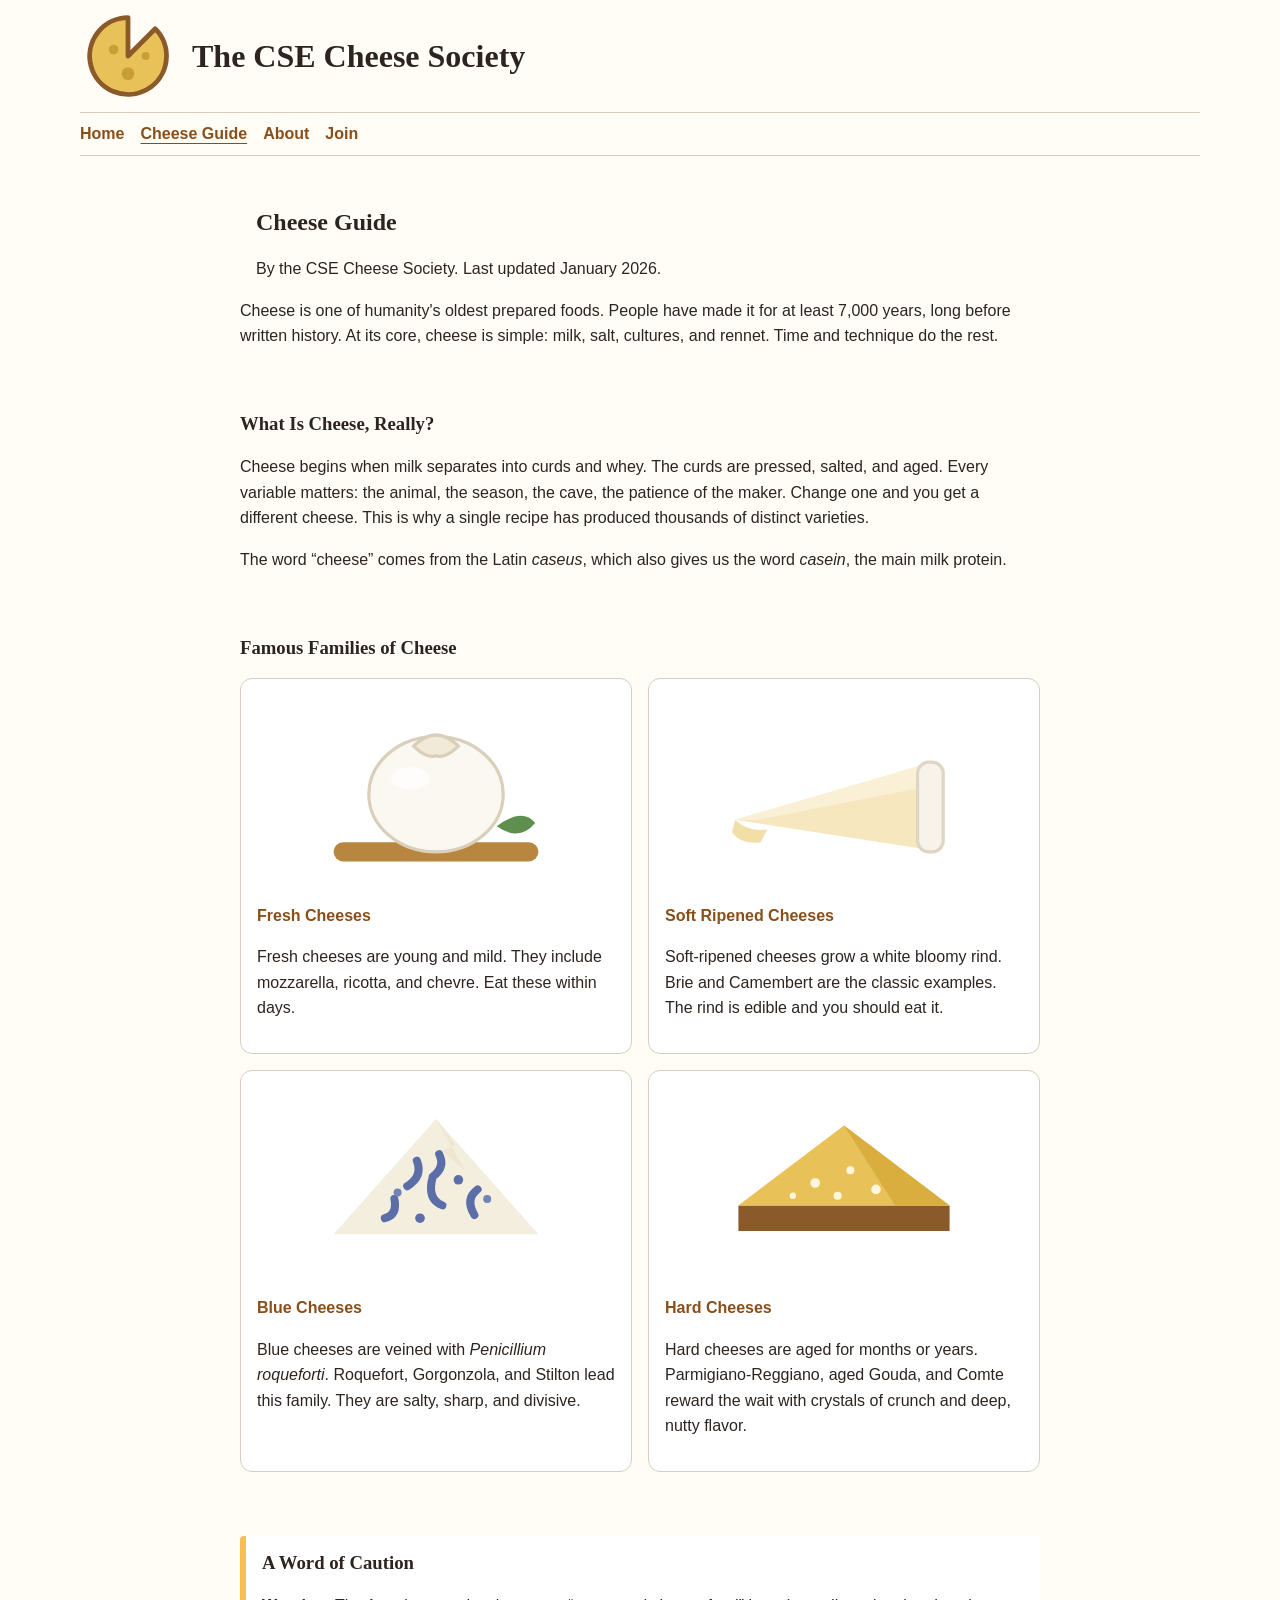
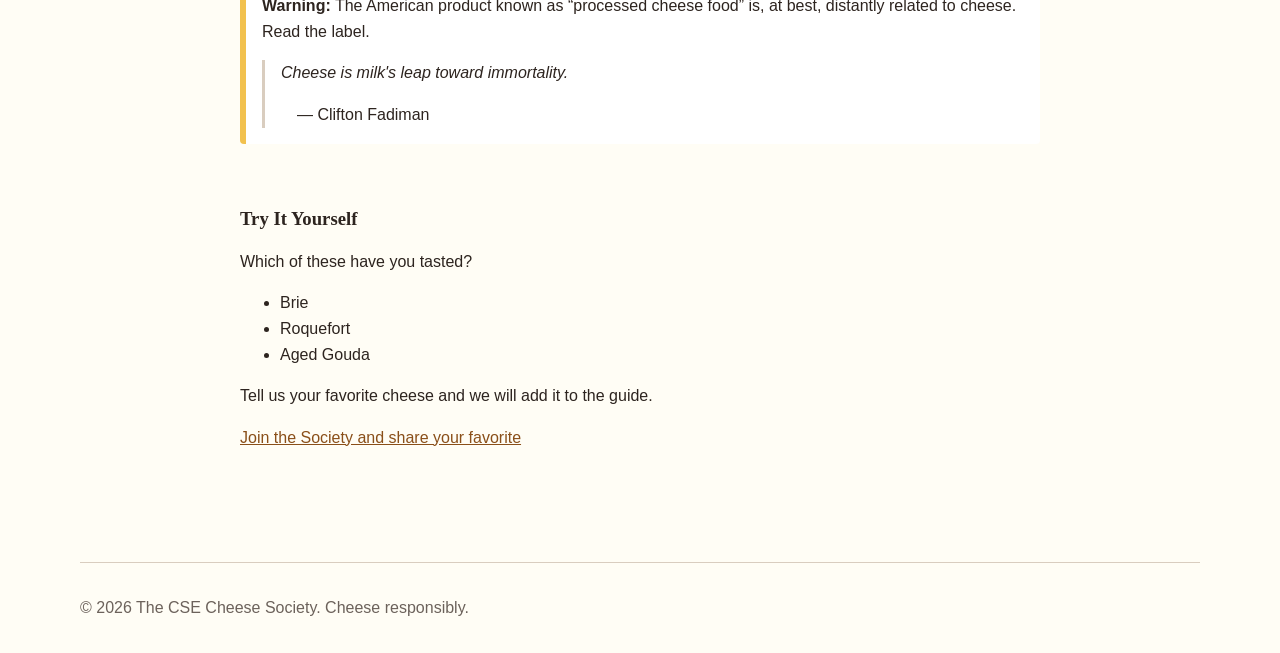
==== guide/index.html @ bc625fc7 "Work on first style" ====
<!DOCTYPE html>
<html lang="en">
<head>  
  <meta charset="utf-8">
  <meta name="viewport" content="width=device-width, initial-scale=1">
    <meta name="description" content="The CSE Cheese Society is a community for students, staff, and cheese enthusiasts.">
   <title>Cheese Guide | CSE Cheese Society</title>

<link rel="stylesheet" href="../styles/tokens.css">
    <link rel="stylesheet" href="../styles/global.css">
<link rel="stylesheet" href="../styles/site.css">
</head>

<body class="guide-page">
    <header class="site-header">
        <a href="../index.html" class="site-logo">
            <img src="../images/logo.svg"
                 alt="CSE Cheese Society"
                 width="160"
                 height="160">
        </a>
        <h1>The CSE Cheese Society</h1>
    </header>

        <nav class="site-navigation" aria-label="Main navigation">
            <ul>
                <li><a href="../index.html">Home</a></li>
                <li><a href="index.html" aria-current="page">Cheese Guide</a></li>
                <li><a href="../about.html">About</a></li>
                <li><a href="../join.html">Join</a></li>
            </ul>
        </nav>

    <main id="main-content" class="content">
        <article>
        <header>
            <h2>Cheese Guide</h2>
            <p>
            By the CSE Cheese Society.
            <time datetime="2026-01">Last updated January 2026.</time>
            </p>
        </header>

      <p>
        Cheese is one of humanity's oldest prepared foods. People have made it
        for at least 7,000 years, long before written history. At its core,
        cheese is simple: milk, salt, cultures, and rennet. Time and technique
        do the rest.
      </p>

      <section>
        <h3>What Is Cheese, Really?</h3>

        <p>
          Cheese begins when milk separates into curds and whey. The curds are
          pressed, salted, and aged. Every variable matters: the animal, the
          season, the cave, the patience of the maker. Change one and you get a
          different cheese. This is why a single recipe has produced thousands
          of distinct varieties.
        </p>

        <p>
          The word <q>cheese</q> comes from the Latin <i>caseus</i>, which also
          gives us the word <i>casein</i>, the main milk protein.
        </p>
      </section>

      <section>
        <h3>Famous Families of Cheese</h3>
        <div class="family-list">
            <article class="family-card">
        
                <img src="../images/cheese-fresh.svg"
                        alt="Illustration of fresh cheese"
                        width="400"
                        height="300">
                <h4><a href="../family/fresh.html">Fresh Cheeses</a></h4>
            <p>
              Fresh cheeses are young and mild. They include mozzarella,
              ricotta, and chevre. Eat these within days.
            </p>
          </article>
          <article class="family-card">
            <img src="../images/cheese-soft.svg"
                        alt="Illustration of soft-ripened cheese"
                        width="400"
                        height="300">
                <h4><a href="../family/soft.html">Soft Ripened Cheeses</a></h4>
            <p>
              Soft-ripened cheeses grow a white bloomy rind. Brie and Camembert
              are the classic examples. The rind is edible and you should eat it.
            </p>
          </article>

          <article class="family-card">
            <img src="../images/cheese-blue.svg"
                        alt="Illustration of blue cheese"
                        width="400"
                        height="300">
                <h4><a href="../family/blue.html">Blue Cheeses</a></h4>
            <p>
              Blue cheeses are veined with <i>Penicillium roqueforti</i>.
              Roquefort, Gorgonzola, and Stilton lead this family. They are
              salty, sharp, and divisive.
            </p>
        </article>
        <article class="family-card">
            <img src="../images/cheese-hard.svg"
                        alt="Illustration of hard cheese"
                        width="400"
                        height="300">
                <h4><a href="../family/hard.html">Hard Cheeses</a></h4>
            <p>
              Hard cheeses are aged for months or years. Parmigiano-Reggiano,
              aged Gouda, and Comte reward the wait with crystals of crunch and
              deep, nutty flavor.
            </p>
        </article>
        </div>
      </section>

      <section class="warning">
        <h3>A Word of Caution</h3>

        <p>
          <strong>Warning:</strong> The American product known as
          <q>processed cheese food</q> is, at best, distantly related to cheese.
          Read the label.
        </p>

        <blockquote>
          <p>Cheese is milk's leap toward immortality.</p>
          <footer>— Clifton Fadiman</footer>
        </blockquote>
      </section>

      <section>
        <h3>Try It Yourself</h3>

        <p>Which of these have you tasted?</p>

        <ul>
          <li>Brie</li>
          <li>Roquefort</li>
          <li>Aged Gouda</li>
        </ul>

        <p>
          Tell us your favorite cheese and we will add it to the guide.
        </p>

        <p>
          <a href="../join.html">Join the Society and share your favorite</a>
        </p>
      </section>
    </article>
  </main>

  <footer class="site-footer">
    <p>&copy; 2026 The CSE Cheese Society. Cheese responsibly.</p>
  </footer>
</body>
</html>
---- styles/tokens.css ----
:root {
    --color-background: #fffdf5;
    --color-surface: #ffffff;
    --color-text: #2d241f;
    --color-muted: #6c625b;
    --color-primary: #8a4f19;
    --color-primary-dark: #62350f;
    --color-accent: #f2c14e;
    --color-border: #d9cdbf;

    --border: 1px solid #d9cdbf;
    
    --font-body: Arial, Helvetica, sans-serif;
    --font-heading: Georgia, "Times New Roman", serif;

    --space-xs: 0.25rem;
    --space-sm: 0.5rem;
    --space-md: 1rem;
    --space-lg: 2rem;
    --space-xl: 4rem;

    --radius-sm: 0.25rem;
    --radius-md: 0.75rem;

    --content-width: 70rem;
}
---- styles/global.css ----
@import url("./tokens.css");

*,
*::before,
*::after {
    box-sizing: border-box;
}

html {
    font-family: var(--font-body);
    color: var(--color-text);
    background-color: var(--color-background);
    line-height: 1.6;
}

body {
    margin: 0;
    min-height: 100vh;
}

img,
svg {
    display: block;
    max-width: 100%;
}

a {
    color: var(--color-primary);
}

a:hover,
a:focus-visible {
    color: var(--color-primary-dark);
}

button,
input,
select,
textarea {
    font: inherit;
}

h1,
h2,
h3 {
    font-family: var(--font-heading);
    line-height: 1.2;
}

header,
main,
footer {
    width: min(100% - 2rem, var(--content-width));
    margin-inline: auto;
}

.site-header {
    padding-block: var(--space-md);
}

.site-header nav ul {
    display: flex;
    flex-wrap: wrap;
    gap: var(--space-md);
    padding: 0;
    margin: var(--space-md) 0 0;
    list-style: none;
}

.site-header nav a {
    font-weight: bold;
    text-decoration: none;
}

.site-footer {
    padding-block: var(--space-lg);
    margin-top: var(--space-xl);
    border-top: 1px solid var(--color-border);
    color: var(--color-muted);
}

.skip-link {
    position: absolute;
    top: -5rem;
    left: var(--space-md);
    z-index: 100;
    padding: var(--space-sm) var(--space-md);
    background: var(--color-text);
    color: white;
}

.skip-link:focus {
    top: var(--space-md);
}

@media (max-width: 375px) {
    .site-header nav ul {
        flex-direction: column;
        gap: var(--space-sm);
    }
}

@media (prefers-reduced-motion: no-preference) {
    @view-transition {
        navigation: auto;
    }
}
---- styles/site.css ----
.guide-page {
    display: flex;
    flex-direction: column;
    min-height: 100svh;
}

.guide-page > .site-header,
.guide-page > .site-navigation,
.guide-page > .content,
.guide-page > .site-footer {
    width: min(100% - 2rem, var(--content-width));
    margin-inline: auto;
}

.site-header {
    display: flex;
    align-items: center;
    gap: var(--space-md);
    padding-block: var(--space-sm);
}

.site-header h1 {
    margin: 0;
    font-family: var(--font-heading);
}

.site-logo img {
    width: 6rem;
    height: auto;
}

.site-navigation {
    padding-block: var(--space-sm);
    border-block: 1px solid var(--color-border);
}

.site-navigation ul {
    display: flex;
    flex-wrap: wrap;
    gap: var(--space-md);
    margin: 0;
    padding: 0;
    list-style: none;
}

.site-navigation a {
    color: var(--color-primary);
    text-decoration: none;
    font-weight: bold;
}

.site-navigation a:hover,
.site-navigation a:focus-visible {
    color: var(--color-primary-dark);
}

.site-navigation a[aria-current="page"] {
    text-decoration: underline;
    text-underline-offset: .25rem;
}

.content {
    flex: 1;
    max-width: 50rem;
    padding-block: var(--space-lg);
}

.content section {
    margin-top: var(--space-xl);
}

.family-list {
    display: flex;
    flex-wrap: wrap;
    gap: var(--space-md);
}

.family-card {
    flex: 1 1 18rem;
    padding: var(--space-md);
    background: var(--color-surface);
    border: 1px solid var(--color-border);
    border-radius: var(--radius-md);
}

.family-card img {
    width: 100%;
    height: 12rem;
    object-fit: contain;
}

.family-card h4 {
    margin-top: var(--space-md);
    margin-bottom: var(--space-sm);
}

.family-card h4 a {
    color: var(--color-primary);
    text-decoration: none;
}

.family-card h4 a:hover {
    color: var(--color-primary-dark);
    text-decoration: underline;
}

.warning {
    padding: var(--space-md);
    background: var(--color-surface);
    border-left: .4rem solid var(--color-accent);
    border-radius: var(--radius-sm);
}

.warning h3 {
    margin-top: 0;
}

blockquote {
    margin: 0;
    padding-left: var(--space-md);
    border-left: 3px solid var(--color-border);
    font-style: italic;
}

blockquote footer {
    margin-top: var(--space-sm);
    font-style: normal;
}

.site-footer {
    padding-block: var(--space-md);
    border-top: 1px solid var(--color-border);
    color: var(--color-muted);
}

@media (max-width: 40rem) {

    .site-header {
        flex-direction: column;
        align-items: flex-start;
    }

    .site-navigation ul {
        flex-direction: column;
        gap: var(--space-sm);
    }

    .family-list {
        flex-direction: column;
    }
}
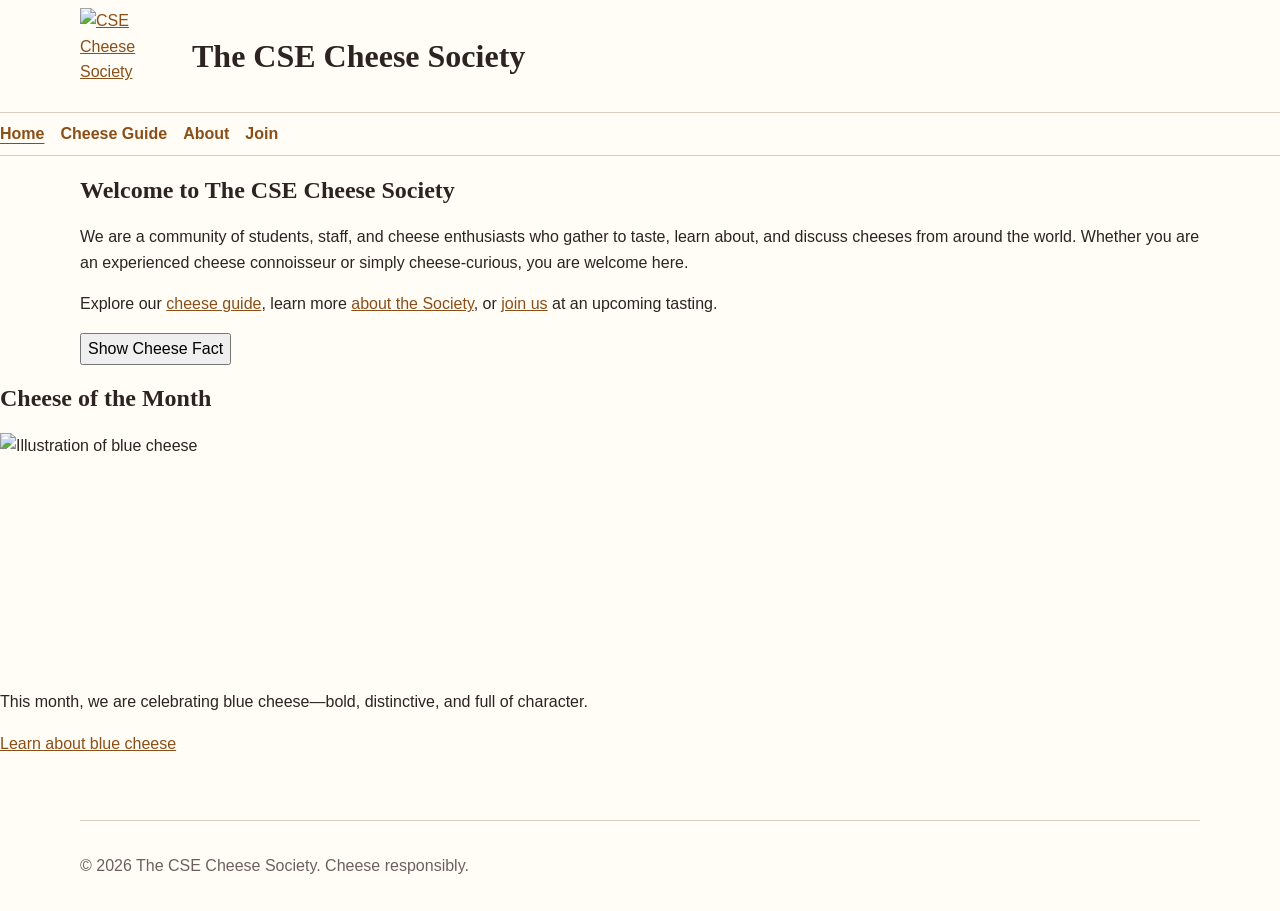
==== commit 445b85e9: "made some changes to index.html and about.html" ====
--- a/guide/index.html
+++ b/guide/index.html
@@ -9,12 +9,14 @@
 <link rel="stylesheet" href="../styles/tokens.css">
     <link rel="stylesheet" href="../styles/global.css">
 <link rel="stylesheet" href="../styles/site.css">
+<link rel="stylesheet" href="styles/home.css">
+
 </head>
 
-<body class="guide-page">
+<body class="home-page">
     <header class="site-header">
-        <a href="../index.html" class="site-logo">
-            <img src="../images/logo.svg"
+        <a href="index.html" class="site-logo">
+            <img src="images/logo.svg"
                  alt="CSE Cheese Society"
                  width="160"
                  height="160">
@@ -24,137 +26,72 @@
 
         <nav class="site-navigation" aria-label="Main navigation">
             <ul>
-                <li><a href="../index.html">Home</a></li>
-                <li><a href="index.html" aria-current="page">Cheese Guide</a></li>
-                <li><a href="../about.html">About</a></li>
-                <li><a href="../join.html">Join</a></li>
+            <li><a href="index.html" aria-current="page">Home</a></li>
+            <li><a href="guide/index.html">Cheese Guide</a></li>
+            <li><a href="about.html">About</a></li>
+            <li><a href="join.html">Join</a></li>
             </ul>
         </nav>
 
-    <main id="main-content" class="content">
-        <article>
-        <header>
-            <h2>Cheese Guide</h2>
-            <p>
-            By the CSE Cheese Society.
-            <time datetime="2026-01">Last updated January 2026.</time>
-            </p>
-        </header>
+
+<main id="main-content" class="home-content">
+    <h2>Welcome to The CSE Cheese Society</h2>
+
+    <p>
+      We are a community of students, staff, and cheese enthusiasts who gather
+      to taste, learn about, and discuss cheeses from around the world. Whether
+      you are an experienced cheese connoisseur or simply cheese-curious, you
+      are welcome here.
+    </p>
+
+    <p>
+      Explore our <a href="guide/index.html">cheese guide</a>, learn more
+      <a href="about.html">about the Society</a>, or
+      <a href="join.html">join us</a> at an upcoming tasting.
+    </p>
+
+    <button
+      class="fact-button"
+      type="button"
+      commandfor="cheese-fact"
+      command="toggle-popover"
+    >
+      Show Cheese Fact
+    </button>
+
+    <section
+      id="cheese-fact"
+      class="cheese-fact"
+      popover
+    >
+      <h2>Cheese Fact</h2>
 
       <p>
-        Cheese is one of humanity's oldest prepared foods. People have made it
-        for at least 7,000 years, long before written history. At its core,
-        cheese is simple: milk, salt, cultures, and rennet. Time and technique
-        do the rest.
+        Cheese is one of the world’s oldest prepared foods, with evidence of
+        cheesemaking dating back thousands of years.
       </p>
+    </section>
+  </main>
 
-      <section>
-        <h3>What Is Cheese, Really?</h3>
+  <aside class="cheese-month">
+    <h2>Cheese of the Month</h2>
 
-        <p>
-          Cheese begins when milk separates into curds and whey. The curds are
-          pressed, salted, and aged. Every variable matters: the animal, the
-          season, the cave, the patience of the maker. Change one and you get a
-          different cheese. This is why a single recipe has produced thousands
-          of distinct varieties.
-        </p>
+    <img
+      src="images/cheese-blue.svg"
+      alt="Illustration of blue cheese"
+      width="320"
+      height="240"
+    >
 
-        <p>
-          The word <q>cheese</q> comes from the Latin <i>caseus</i>, which also
-          gives us the word <i>casein</i>, the main milk protein.
-        </p>
-      </section>
+    <p>
+      This month, we are celebrating blue cheese—bold, distinctive, and full
+      of character.
+    </p>
 
-      <section>
-        <h3>Famous Families of Cheese</h3>
-        <div class="family-list">
-            <article class="family-card">
-        
-                <img src="../images/cheese-fresh.svg"
-                        alt="Illustration of fresh cheese"
-                        width="400"
-                        height="300">
-                <h4><a href="../family/fresh.html">Fresh Cheeses</a></h4>
-            <p>
-              Fresh cheeses are young and mild. They include mozzarella,
-              ricotta, and chevre. Eat these within days.
-            </p>
-          </article>
-          <article class="family-card">
-            <img src="../images/cheese-soft.svg"
-                        alt="Illustration of soft-ripened cheese"
-                        width="400"
-                        height="300">
-                <h4><a href="../family/soft.html">Soft Ripened Cheeses</a></h4>
-            <p>
-              Soft-ripened cheeses grow a white bloomy rind. Brie and Camembert
-              are the classic examples. The rind is edible and you should eat it.
-            </p>
-          </article>
-
-          <article class="family-card">
-            <img src="../images/cheese-blue.svg"
-                        alt="Illustration of blue cheese"
-                        width="400"
-                        height="300">
-                <h4><a href="../family/blue.html">Blue Cheeses</a></h4>
-            <p>
-              Blue cheeses are veined with <i>Penicillium roqueforti</i>.
-              Roquefort, Gorgonzola, and Stilton lead this family. They are
-              salty, sharp, and divisive.
-            </p>
-        </article>
-        <article class="family-card">
-            <img src="../images/cheese-hard.svg"
-                        alt="Illustration of hard cheese"
-                        width="400"
-                        height="300">
-                <h4><a href="../family/hard.html">Hard Cheeses</a></h4>
-            <p>
-              Hard cheeses are aged for months or years. Parmigiano-Reggiano,
-              aged Gouda, and Comte reward the wait with crystals of crunch and
-              deep, nutty flavor.
-            </p>
-        </article>
-        </div>
-      </section>
-
-      <section class="warning">
-        <h3>A Word of Caution</h3>
-
-        <p>
-          <strong>Warning:</strong> The American product known as
-          <q>processed cheese food</q> is, at best, distantly related to cheese.
-          Read the label.
-        </p>
-
-        <blockquote>
-          <p>Cheese is milk's leap toward immortality.</p>
-          <footer>— Clifton Fadiman</footer>
-        </blockquote>
-      </section>
-
-      <section>
-        <h3>Try It Yourself</h3>
-
-        <p>Which of these have you tasted?</p>
-
-        <ul>
-          <li>Brie</li>
-          <li>Roquefort</li>
-          <li>Aged Gouda</li>
-        </ul>
-
-        <p>
-          Tell us your favorite cheese and we will add it to the guide.
-        </p>
-
-        <p>
-          <a href="../join.html">Join the Society and share your favorite</a>
-        </p>
-      </section>
-    </article>
-  </main>
+    <p>
+      <a href="guide/blue.html">Learn about blue cheese</a>
+    </p>
+  </aside>
 
   <footer class="site-footer">
     <p>&copy; 2026 The CSE Cheese Society. Cheese responsibly.</p>
--- a/styles/site.css
+++ b/styles/site.css
@@ -1,16 +1,4 @@
-.guide-page {
-    display: flex;
-    flex-direction: column;
-    min-height: 100svh;
-}
 
-.guide-page > .site-header,
-.guide-page > .site-navigation,
-.guide-page > .content,
-.guide-page > .site-footer {
-    width: min(100% - 2rem, var(--content-width));
-    margin-inline: auto;
-}
 
 .site-header {
     display: flex;
@@ -59,61 +47,7 @@
     text-underline-offset: .25rem;
 }
 
-.content {
-    flex: 1;
-    max-width: 50rem;
-    padding-block: var(--space-lg);
-}
 
-.content section {
-    margin-top: var(--space-xl);
-}
-
-.family-list {
-    display: flex;
-    flex-wrap: wrap;
-    gap: var(--space-md);
-}
-
-.family-card {
-    flex: 1 1 18rem;
-    padding: var(--space-md);
-    background: var(--color-surface);
-    border: 1px solid var(--color-border);
-    border-radius: var(--radius-md);
-}
-
-.family-card img {
-    width: 100%;
-    height: 12rem;
-    object-fit: contain;
-}
-
-.family-card h4 {
-    margin-top: var(--space-md);
-    margin-bottom: var(--space-sm);
-}
-
-.family-card h4 a {
-    color: var(--color-primary);
-    text-decoration: none;
-}
-
-.family-card h4 a:hover {
-    color: var(--color-primary-dark);
-    text-decoration: underline;
-}
-
-.warning {
-    padding: var(--space-md);
-    background: var(--color-surface);
-    border-left: .4rem solid var(--color-accent);
-    border-radius: var(--radius-sm);
-}
-
-.warning h3 {
-    margin-top: 0;
-}
 
 blockquote {
     margin: 0;
@@ -134,7 +68,6 @@
 }
 
 @media (max-width: 40rem) {
-
     .site-header {
         flex-direction: column;
         align-items: flex-start;
@@ -144,8 +77,10 @@
         flex-direction: column;
         gap: var(--space-sm);
     }
+}
 
-    .family-list {
-        flex-direction: column;
+@media (prefers-reduced-motion: no-preference) {
+    @view-transition {
+        navigation: auto;
     }
 }
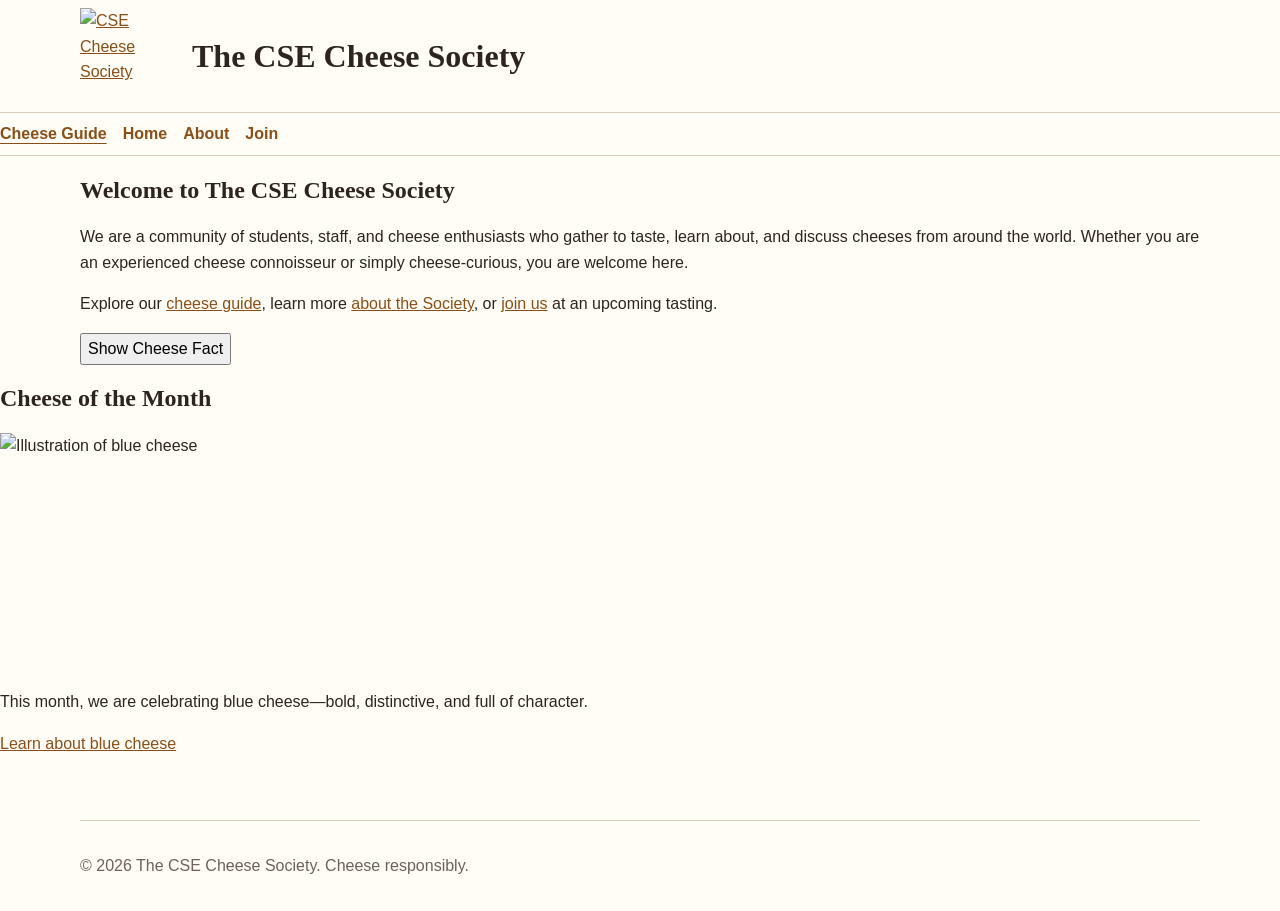
==== commit 40f516fb: "made some changes to index.html urls" ====
--- a/guide/index.html
+++ b/guide/index.html
@@ -26,10 +26,10 @@
 
         <nav class="site-navigation" aria-label="Main navigation">
             <ul>
-            <li><a href="index.html" aria-current="page">Home</a></li>
-            <li><a href="guide/index.html">Cheese Guide</a></li>
-            <li><a href="about.html">About</a></li>
-            <li><a href="join.html">Join</a></li>
+            <li><a href="index.html" aria-current="page">Cheese Guide</a></li>
+            <li><a href="../index.html">Home</a></li>
+            <li><a href="../about.html">About</a></li>
+            <li><a href="../join.html">Join</a></li>
             </ul>
         </nav>
 
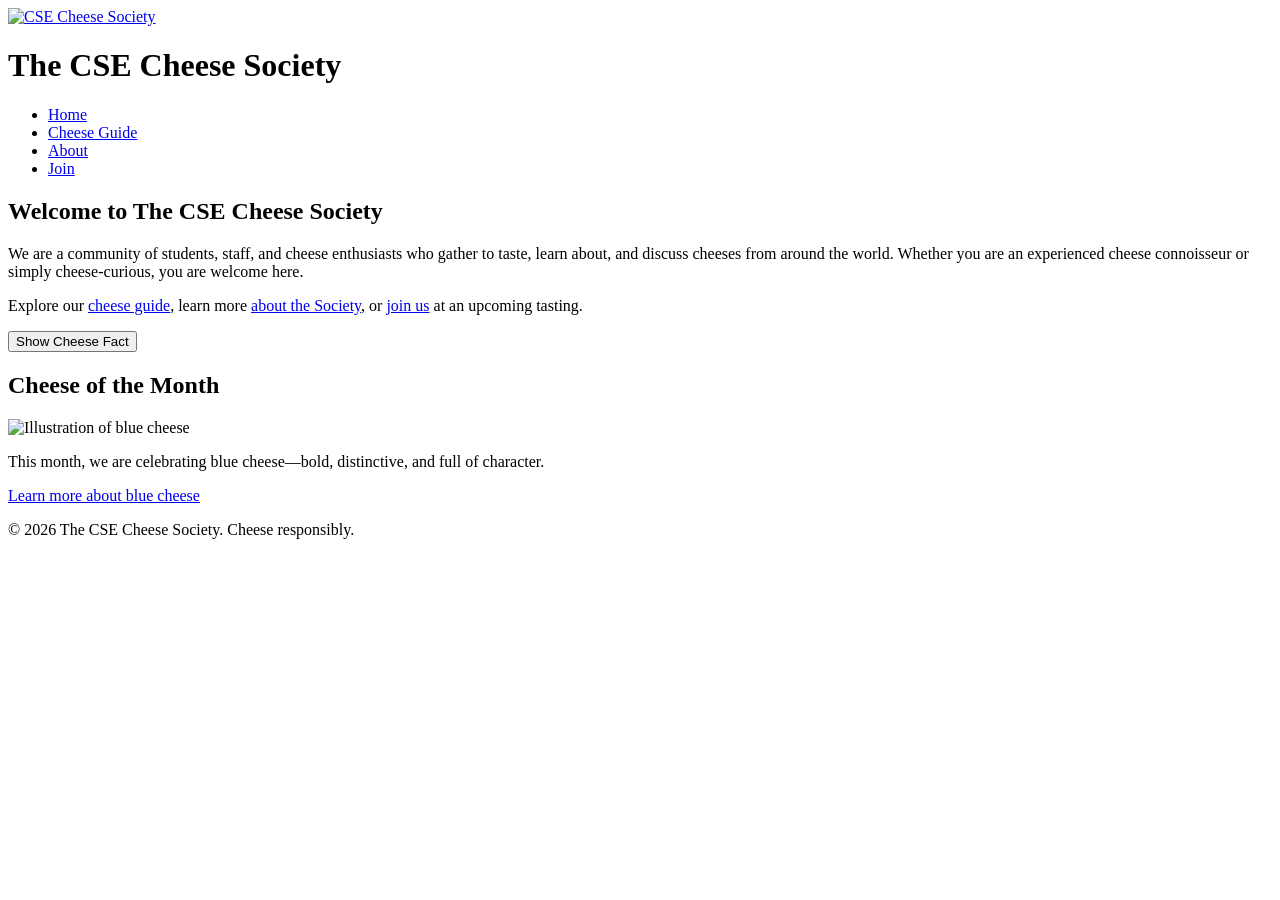
==== commit 34fa35ea: "Fix home holy grail layout" ====
--- a/guide/index.html
+++ b/guide/index.html
@@ -1,40 +1,46 @@
 <!DOCTYPE html>
 <html lang="en">
-<head>  
+<head>
   <meta charset="utf-8">
   <meta name="viewport" content="width=device-width, initial-scale=1">
-    <meta name="description" content="The CSE Cheese Society is a community for students, staff, and cheese enthusiasts.">
-   <title>Cheese Guide | CSE Cheese Society</title>
 
-<link rel="stylesheet" href="../styles/tokens.css">
-    <link rel="stylesheet" href="../styles/global.css">
-<link rel="stylesheet" href="../styles/site.css">
-<link rel="stylesheet" href="styles/home.css">
+  <meta
+    name="description"
+    content="The CSE Cheese Society is a community for students, staff, and cheese enthusiasts."
+  >
 
+  <title>Home | CSE Cheese Society</title>
+
+  <link rel="stylesheet" href="styles/tokens.css">
+  <link rel="stylesheet" href="styles/global.css">
+  <link rel="stylesheet" href="styles/site.css">
+  <link rel="stylesheet" href="styles/home.css">
 </head>
 
 <body class="home-page">
-    <header class="site-header">
-        <a href="index.html" class="site-logo">
-            <img src="images/logo.svg"
-                 alt="CSE Cheese Society"
-                 width="160"
-                 height="160">
-        </a>
-        <h1>The CSE Cheese Society</h1>
-    </header>
+  <header class="site-header">
+    <a href="index.html" class="site-logo">
+      <img
+        src="images/logo.svg"
+        alt="CSE Cheese Society"
+        width="160"
+        height="160"
+      >
+    </a>
 
-        <nav class="site-navigation" aria-label="Main navigation">
-            <ul>
-            <li><a href="index.html" aria-current="page">Cheese Guide</a></li>
-            <li><a href="../index.html">Home</a></li>
-            <li><a href="../about.html">About</a></li>
-            <li><a href="../join.html">Join</a></li>
-            </ul>
-        </nav>
+    <h1>The CSE Cheese Society</h1>
+  </header>
 
+  <nav class="site-navigation" aria-label="Main navigation">
+    <ul>
+      <li><a href="index.html" aria-current="page">Home</a></li>
+      <li><a href="guide/index.html">Cheese Guide</a></li>
+      <li><a href="about.html">About</a></li>
+      <li><a href="join.html">Join</a></li>
+    </ul>
+  </nav>
 
-<main id="main-content" class="home-content">
+  <main id="main-content" class="home-content">
     <h2>Welcome to The CSE Cheese Society</h2>
 
     <p>
@@ -79,8 +85,8 @@
     <img
       src="images/cheese-blue.svg"
       alt="Illustration of blue cheese"
-      width="320"
-      height="240"
+      width="400"
+      height="300"
     >
 
     <p>
@@ -89,7 +95,7 @@
     </p>
 
     <p>
-      <a href="guide/blue.html">Learn about blue cheese</a>
+      <a href="guide/blue.html">Learn more about blue cheese</a>
     </p>
   </aside>
 
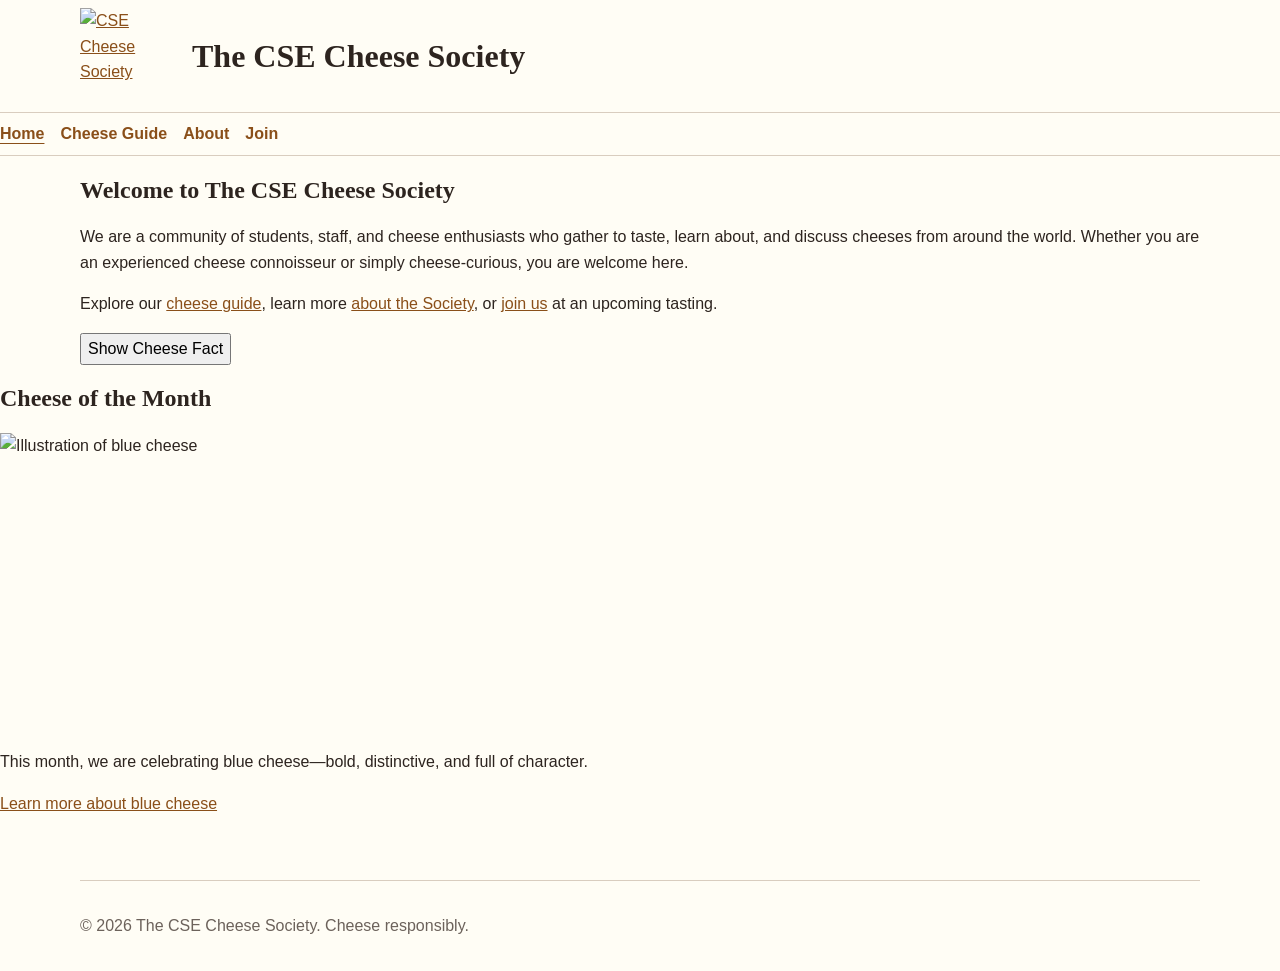
==== commit df888947: "made a small fix to index.html" ====
--- a/guide/index.html
+++ b/guide/index.html
@@ -11,10 +11,10 @@
 
   <title>Home | CSE Cheese Society</title>
 
-  <link rel="stylesheet" href="styles/tokens.css">
-  <link rel="stylesheet" href="styles/global.css">
-  <link rel="stylesheet" href="styles/site.css">
-  <link rel="stylesheet" href="styles/home.css">
+<link rel="stylesheet" href="../styles/tokens.css">
+<link rel="stylesheet" href="../styles/global.css">
+<link rel="stylesheet" href="../styles/site.css">
+<link rel="stylesheet" href="../styles/guide.css">
 </head>
 
 <body class="home-page">
--- a/styles/tokens.css
+++ b/styles/tokens.css
@@ -0,0 +1,26 @@
+:root {
+    --color-background: #fffdf5;
+    --color-surface: #ffffff;
+    --color-text: #2d241f;
+    --color-muted: #6c625b;
+    --color-primary: #8a4f19;
+    --color-primary-dark: #62350f;
+    --color-accent: #f2c14e;
+    --color-border: #d9cdbf;
+
+    --border: 1px solid #d9cdbf;
+    
+    --font-body: Arial, Helvetica, sans-serif;
+    --font-heading: Georgia, "Times New Roman", serif;
+
+    --space-xs: 0.25rem;
+    --space-sm: 0.5rem;
+    --space-md: 1rem;
+    --space-lg: 2rem;
+    --space-xl: 4rem;
+
+    --radius-sm: 0.25rem;
+    --radius-md: 0.75rem;
+
+    --content-width: 70rem;
+}
--- a/styles/global.css
+++ b/styles/global.css
@@ -0,0 +1,107 @@
+@import url("./tokens.css");
+
+*,
+*::before,
+*::after {
+    box-sizing: border-box;
+}
+
+html {
+    font-family: var(--font-body);
+    color: var(--color-text);
+    background-color: var(--color-background);
+    line-height: 1.6;
+}
+
+body {
+    margin: 0;
+    min-height: 100vh;
+}
+
+img,
+svg {
+    display: block;
+    max-width: 100%;
+}
+
+a {
+    color: var(--color-primary);
+}
+
+a:hover,
+a:focus-visible {
+    color: var(--color-primary-dark);
+}
+
+button,
+input,
+select,
+textarea {
+    font: inherit;
+}
+
+h1,
+h2,
+h3 {
+    font-family: var(--font-heading);
+    line-height: 1.2;
+}
+
+header,
+main,
+footer {
+    width: min(100% - 2rem, var(--content-width));
+    margin-inline: auto;
+}
+
+.site-header {
+    padding-block: var(--space-md);
+}
+
+.site-header nav ul {
+    display: flex;
+    flex-wrap: wrap;
+    gap: var(--space-md);
+    padding: 0;
+    margin: var(--space-md) 0 0;
+    list-style: none;
+}
+
+.site-header nav a {
+    font-weight: bold;
+    text-decoration: none;
+}
+
+.site-footer {
+    padding-block: var(--space-lg);
+    margin-top: var(--space-xl);
+    border-top: 1px solid var(--color-border);
+    color: var(--color-muted);
+}
+
+.skip-link {
+    position: absolute;
+    top: -5rem;
+    left: var(--space-md);
+    z-index: 100;
+    padding: var(--space-sm) var(--space-md);
+    background: var(--color-text);
+    color: white;
+}
+
+.skip-link:focus {
+    top: var(--space-md);
+}
+
+@media (max-width: 375px) {
+    .site-header nav ul {
+        flex-direction: column;
+        gap: var(--space-sm);
+    }
+}
+
+@media (prefers-reduced-motion: no-preference) {
+    @view-transition {
+        navigation: auto;
+    }
+}
--- a/styles/site.css
+++ b/styles/site.css
@@ -0,0 +1,86 @@
+
+
+.site-header {
+    display: flex;
+    align-items: center;
+    gap: var(--space-md);
+    padding-block: var(--space-sm);
+}
+
+.site-header h1 {
+    margin: 0;
+    font-family: var(--font-heading);
+}
+
+.site-logo img {
+    width: 6rem;
+    height: auto;
+}
+
+.site-navigation {
+    padding-block: var(--space-sm);
+    border-block: 1px solid var(--color-border);
+}
+
+.site-navigation ul {
+    display: flex;
+    flex-wrap: wrap;
+    gap: var(--space-md);
+    margin: 0;
+    padding: 0;
+    list-style: none;
+}
+
+.site-navigation a {
+    color: var(--color-primary);
+    text-decoration: none;
+    font-weight: bold;
+}
+
+.site-navigation a:hover,
+.site-navigation a:focus-visible {
+    color: var(--color-primary-dark);
+}
+
+.site-navigation a[aria-current="page"] {
+    text-decoration: underline;
+    text-underline-offset: .25rem;
+}
+
+
+
+blockquote {
+    margin: 0;
+    padding-left: var(--space-md);
+    border-left: 3px solid var(--color-border);
+    font-style: italic;
+}
+
+blockquote footer {
+    margin-top: var(--space-sm);
+    font-style: normal;
+}
+
+.site-footer {
+    padding-block: var(--space-md);
+    border-top: 1px solid var(--color-border);
+    color: var(--color-muted);
+}
+
+@media (max-width: 40rem) {
+    .site-header {
+        flex-direction: column;
+        align-items: flex-start;
+    }
+
+    .site-navigation ul {
+        flex-direction: column;
+        gap: var(--space-sm);
+    }
+}
+
+@media (prefers-reduced-motion: no-preference) {
+    @view-transition {
+        navigation: auto;
+    }
+}
--- a/styles/guide.css
+++ b/styles/guide.css
@@ -0,0 +1,52 @@
+.guide-content {
+  width: min(100% - 2rem, 50rem);
+  margin-inline: auto;
+  padding-block: var(--space-lg);
+}
+
+.guide-content > article > header {
+  margin-block-end: var(--space-lg);
+}
+
+.guide-content section {
+  margin-block-start: var(--space-xl);
+}
+
+.family-entry {
+  margin-block: var(--space-lg);
+  padding-block-end: var(--space-lg);
+  border-block-end: 1px solid var(--color-border);
+}
+
+.family-entry img {
+  width: min(100%, 20rem);
+  height: auto;
+}
+
+.family-entry h4 {
+  margin-block: var(--space-md) var(--space-sm);
+}
+
+.family-entry h4 a {
+  color: var(--color-primary);
+  text-decoration: none;
+}
+
+.family-entry h4 a:hover,
+.family-entry h4 a:focus-visible {
+  color: var(--color-primary-dark);
+  text-decoration: underline;
+}
+
+.warning {
+  padding: var(--space-md);
+  border-inline-start: 0.4rem solid var(--color-accent);
+  background-color: var(--color-surface);
+}
+
+blockquote {
+  margin-inline: 0;
+  padding-inline-start: var(--space-md);
+  border-inline-start: 1px solid var(--color-border);
+  font-style: italic;
+}
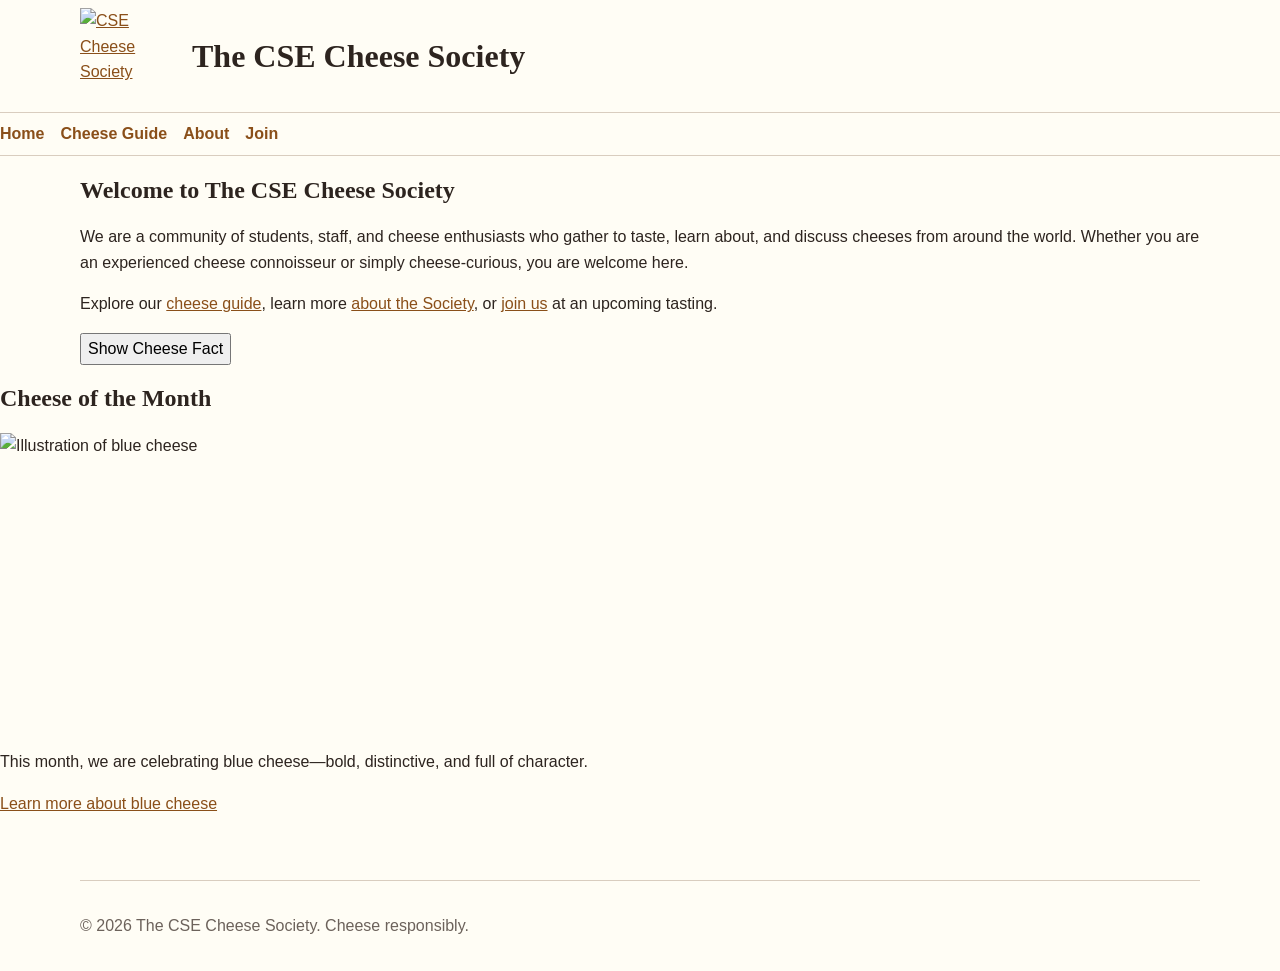
==== commit dba54f5b: "quick nav fixes" ====
--- a/guide/index.html
+++ b/guide/index.html
@@ -31,14 +31,14 @@
     <h1>The CSE Cheese Society</h1>
   </header>
 
-  <nav class="site-navigation" aria-label="Main navigation">
+ <nav class="site-navigation" aria-label="Main navigation">
     <ul>
-      <li><a href="index.html" aria-current="page">Home</a></li>
-      <li><a href="guide/index.html">Cheese Guide</a></li>
-      <li><a href="about.html">About</a></li>
-      <li><a href="join.html">Join</a></li>
+        <li><a href="../index.html">Home</a></li>
+        <li><a href="index.html">Cheese Guide</a></li>
+        <li><a href="../about.html">About</a></li>
+        <li><a href="../join.html">Join</a></li>
     </ul>
-  </nav>
+</nav>
 
   <main id="main-content" class="home-content">
     <h2>Welcome to The CSE Cheese Society</h2>
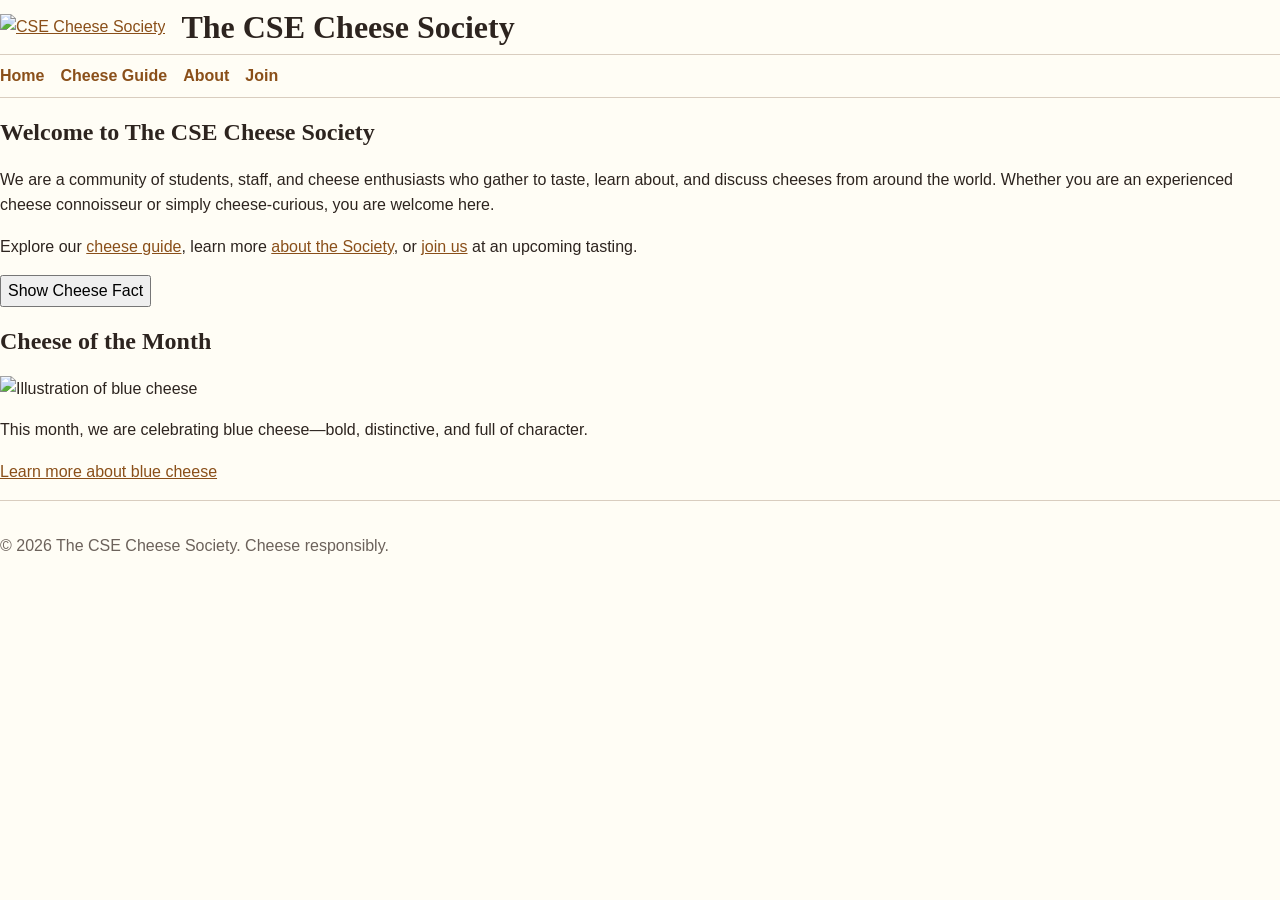
==== commit 285c7103: "made changes family and sit css" ====
--- a/guide/index.html
+++ b/guide/index.html
@@ -9,7 +9,7 @@
     content="The CSE Cheese Society is a community for students, staff, and cheese enthusiasts."
   >
 
-  <title>Home | CSE Cheese Society</title>
+  <title>Cheese Guide | CSE Cheese Society</title>
 
 <link rel="stylesheet" href="../styles/tokens.css">
 <link rel="stylesheet" href="../styles/global.css">
--- a/styles/global.css
+++ b/styles/global.css
@@ -1,107 +1,48 @@
-@import url("./tokens.css");
+@layer base {
+    *,
+    *::before,
+    *::after {
+        box-sizing: border-box;
+    }
 
-*,
-*::before,
-*::after {
-    box-sizing: border-box;
-}
+    html {
+        font-family: var(--font-body);
+        color: var(--color-text);
+        background-color: var(--color-background);
+        line-height: 1.6;
+    }
 
-html {
-    font-family: var(--font-body);
-    color: var(--color-text);
-    background-color: var(--color-background);
-    line-height: 1.6;
-}
+    body {
+        margin: 0;
+    }
 
-body {
-    margin: 0;
-    min-height: 100vh;
-}
+    h1,
+    h2,
+    h3,
+    h4 {
+        font-family: var(--font-heading);
+        line-height: 1.2;
+    }
 
-img,
-svg {
-    display: block;
-    max-width: 100%;
-}
+    a {
+        color: var(--color-primary);
+    }
 
-a {
-    color: var(--color-primary);
-}
+    a:hover,
+    a:focus-visible {
+        color: var(--color-primary-dark);
+    }
 
-a:hover,
-a:focus-visible {
-    color: var(--color-primary-dark);
-}
+    img,
+    svg {
+        max-width: 100%;
+        height: auto;
+    }
 
-button,
-input,
-select,
-textarea {
-    font: inherit;
-}
-
-h1,
-h2,
-h3 {
-    font-family: var(--font-heading);
-    line-height: 1.2;
-}
-
-header,
-main,
-footer {
-    width: min(100% - 2rem, var(--content-width));
-    margin-inline: auto;
-}
-
-.site-header {
-    padding-block: var(--space-md);
-}
-
-.site-header nav ul {
-    display: flex;
-    flex-wrap: wrap;
-    gap: var(--space-md);
-    padding: 0;
-    margin: var(--space-md) 0 0;
-    list-style: none;
-}
-
-.site-header nav a {
-    font-weight: bold;
-    text-decoration: none;
-}
-
-.site-footer {
-    padding-block: var(--space-lg);
-    margin-top: var(--space-xl);
-    border-top: 1px solid var(--color-border);
-    color: var(--color-muted);
-}
-
-.skip-link {
-    position: absolute;
-    top: -5rem;
-    left: var(--space-md);
-    z-index: 100;
-    padding: var(--space-sm) var(--space-md);
-    background: var(--color-text);
-    color: white;
-}
-
-.skip-link:focus {
-    top: var(--space-md);
-}
-
-@media (max-width: 375px) {
-    .site-header nav ul {
-        flex-direction: column;
-        gap: var(--space-sm);
-    }
-}
-
-@media (prefers-reduced-motion: no-preference) {
-    @view-transition {
-        navigation: auto;
+    button,
+    input,
+    select,
+    textarea {
+        font: inherit;
     }
 }
--- a/styles/site.css
+++ b/styles/site.css
@@ -66,6 +66,21 @@
     border-top: 1px solid var(--color-border);
     color: var(--color-muted);
 }
+img[src$="cheese-fresh.svg"] {
+    view-transition-name: cheese-fresh;
+}
+
+img[src$="cheese-soft.svg"] {
+    view-transition-name: cheese-soft;
+}
+
+img[src$="cheese-blue.svg"] {
+    view-transition-name: cheese-blue;
+}
+
+img[src$="cheese-hard.svg"] {
+    view-transition-name: cheese-hard;
+}
 
 @media (max-width: 40rem) {
     .site-header {
